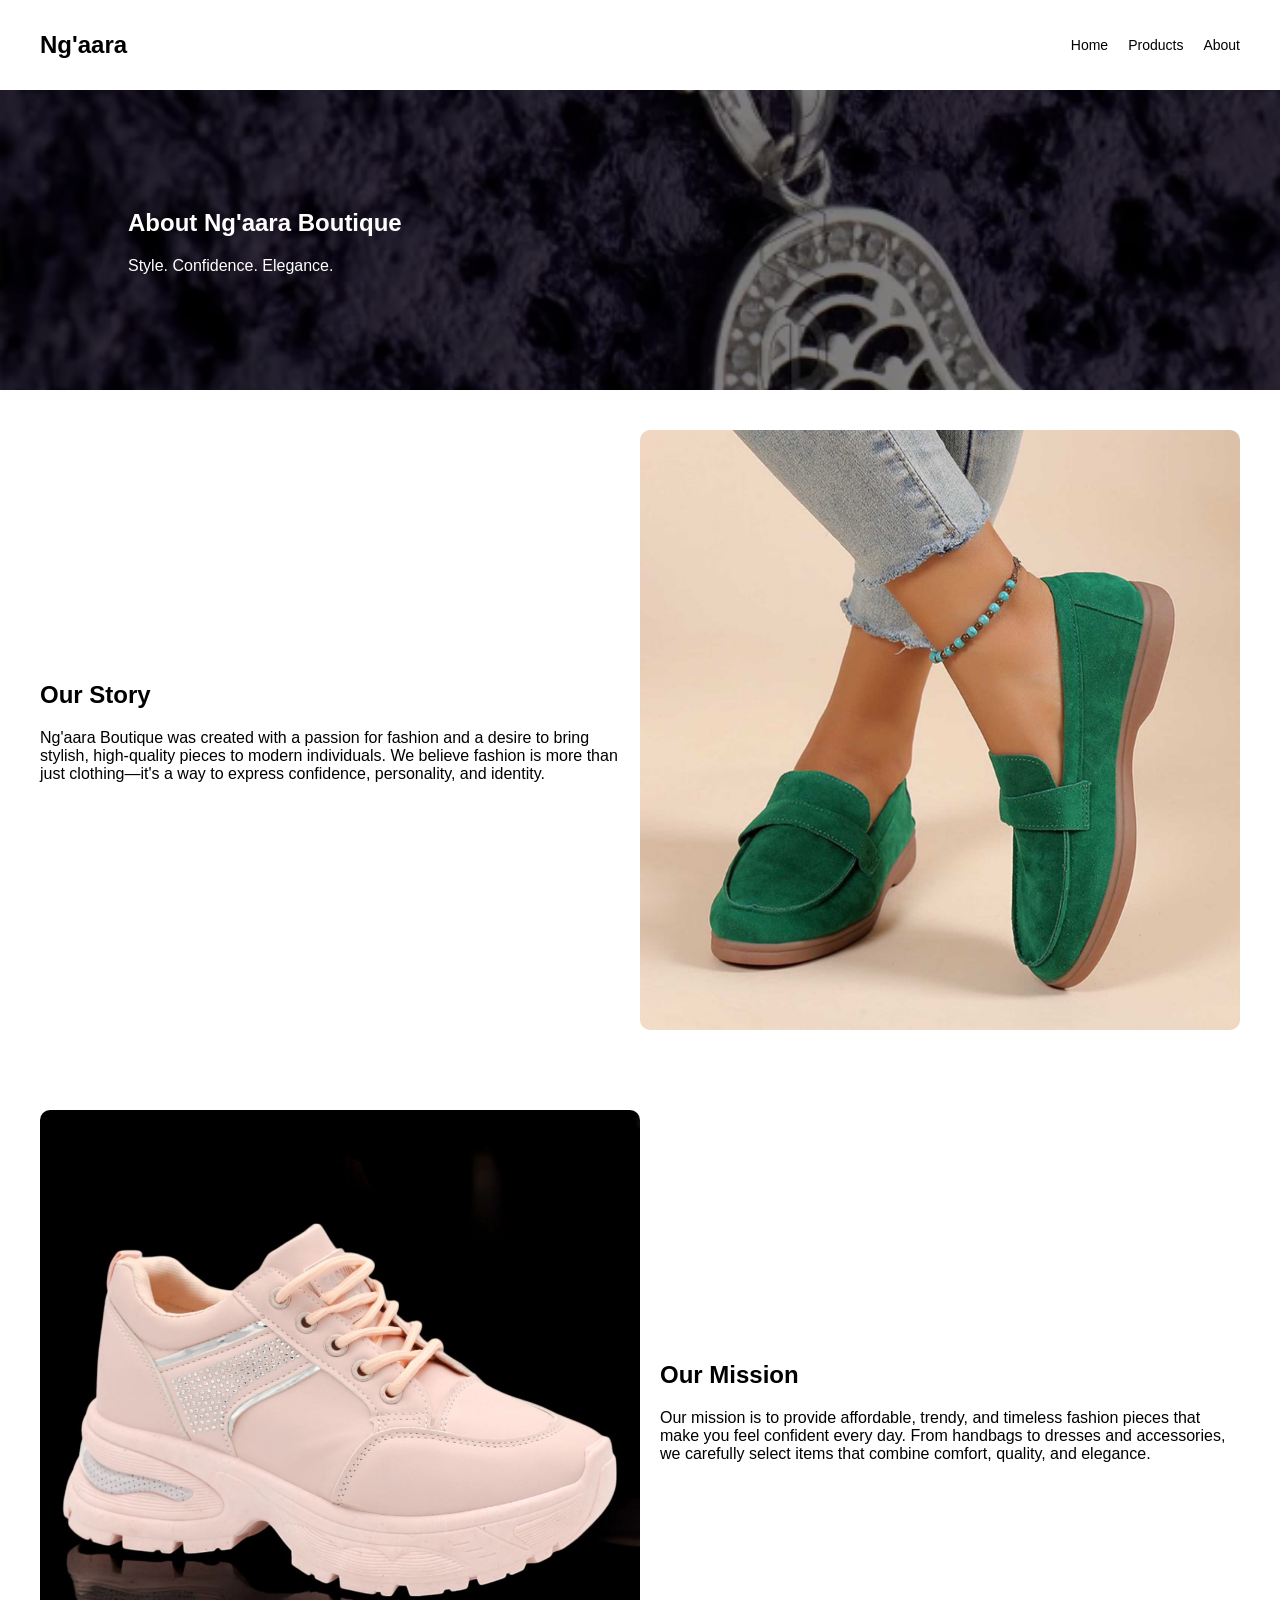
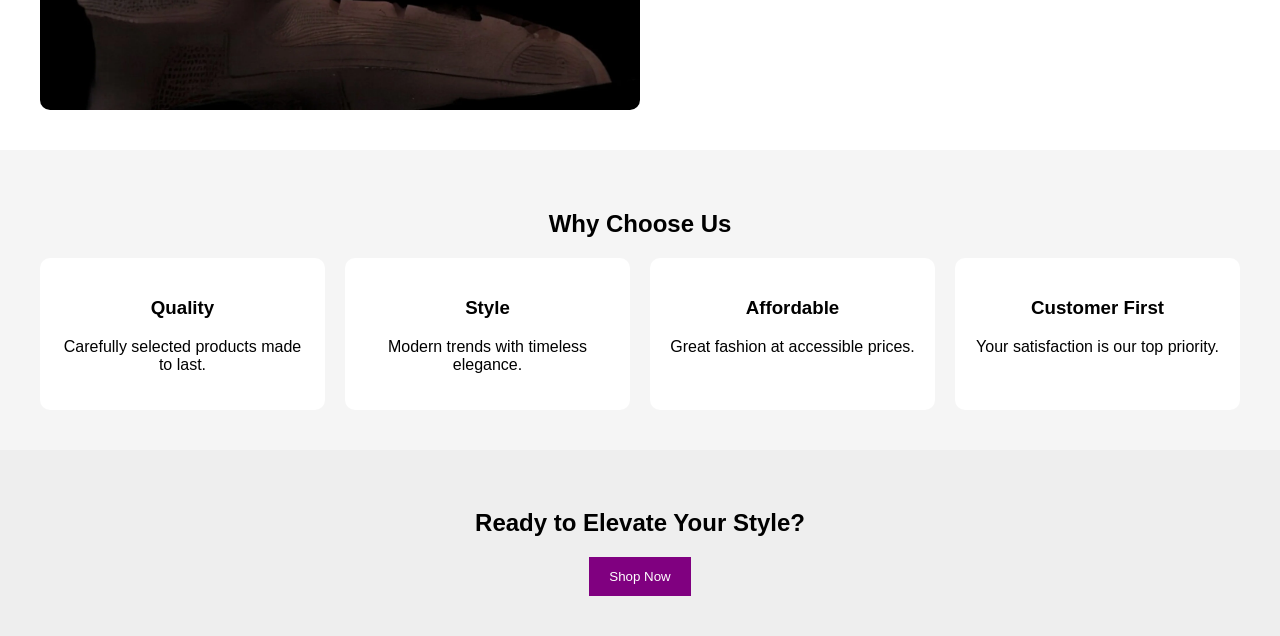
==== about.html @ 9525fa44 "main push" ====
<!DOCTYPE html>
<html lang="en">
<head>
  <meta charset="UTF-8">
  <title>About Us - Ng'aara Boutique</title>
  <meta name="viewport" content="width=device-width, initial-scale=1.0">
  <link rel="stylesheet" href="about.css">
</head>
<body>

<!-- HEADER -->
<header class="header">
  <h1 class="logo">Ng'aara</h1>

  

  <nav>
    <a href="index.html">Home</a>
    <a href="products.html">Products</a>
    <a href="about.html">About</a>
  </nav>
</header>

<!-- HERO -->
<section class="hero">
  <div class="overlay"></div>
  <div class="hero-text">
    <h2>About Ng'aara Boutique</h2>
    <p>Style. Confidence. Elegance.</p>
  </div>
</section>

<!-- STORY -->
<section class="section">
  <div class="text">
    <h2>Our Story</h2>
    <p>
      Ng'aara Boutique was created with a passion for fashion and a desire to bring
      stylish, high-quality pieces to modern individuals. We believe fashion is more
      than just clothing—it's a way to express confidence, personality, and identity.
    </p>
  </div>

  <img src="images/green.avif">
</section>

<!-- MISSION -->
<section class="section reverse">
  <div class="text">
    <h2>Our Mission</h2>
    <p>
      Our mission is to provide affordable, trendy, and timeless fashion pieces
      that make you feel confident every day. From handbags to dresses and accessories,
      we carefully select items that combine comfort, quality, and elegance.
    </p>
  </div>

  <img src="images/IMG_7423-Photoroom.webp">
</section>

<!-- WHY US -->
<section class="features">
  <h2>Why Choose Us</h2>

  <div class="feature-grid">
    <div class="feature">
      <h3>Quality</h3>
      <p>Carefully selected products made to last.</p>
    </div>

    <div class="feature">
      <h3>Style</h3>
      <p>Modern trends with timeless elegance.</p>
    </div>

    <div class="feature">
      <h3>Affordable</h3>
      <p>Great fashion at accessible prices.</p>
    </div>

    <div class="feature">
      <h3>Customer First</h3>
      <p>Your satisfaction is our top priority.</p>
    </div>
  </div>
</section>



<!-- CTA -->
<section class="cta">
  <h2>Ready to Elevate Your Style?</h2>
  <a href="products.html">
    <button>Shop Now</button>
  </a>
</section>

</body>
</html>
---- about.css ----
body {
  margin: 0;
  font-family: Arial, sans-serif;
}

/* HEADER */
.header {
  display: flex;
  justify-content: space-between;
  align-items: center;
  padding: 15px 40px;
  background: white;
  position: sticky;
  top: 0;
  gap: 20px;
  flex-wrap: wrap;
}

.logo {
  font-size: 24px;
  font-weight: 700;
}

.search {
  padding: 8px 15px;
  border: 1px solid #ddd;
  border-radius: 20px;
  width: 200px;
  font-size: 14px;
  outline: none;
  transition: all 0.2s ease;
}

.search:focus {
  border-color: #333;
  box-shadow: 0 0 0 3px rgba(0, 0, 0, 0.1);
  background: #fafafa;
}

.search::placeholder {
  color: #999;
}

nav {
  display: flex;
  gap: 20px;
}

nav a {
  text-decoration: none;
  color: black;
  font-weight: 500;
  transition: color 0.2s ease;
  font-size: 14px;
}

nav a:hover {
  color: #666;
}

/* HERO */
.hero {
  position: relative;
  height: 300px;
  background: url("images/bg.webp") center/cover;
}

.overlay {
  position: absolute;
  width: 100%;
  height: 100%;
  background: rgba(0,0,0,0.5);
}

.hero-text {
  position: absolute;
  top: 50%;
  left: 10%;
  color: white;
  transform: translateY(-50%);
}

/* SECTIONS */
.section {
  display: flex;
  align-items: center;
  padding: 40px;
  gap: 20px;
}

.section.reverse {
  flex-direction: row-reverse;
}

.section img {
  width: 50%;
  border-radius: 10px;
}

.text {
  width: 50%;
}

/* FEATURES */
.features {
  padding: 40px;
  text-align: center;
  background: #f5f5f5;
}

.feature-grid {
  display: grid;
  grid-template-columns: repeat(auto-fit, minmax(200px, 1fr));
  gap: 20px;
  margin-top: 20px;
}

.feature {
  background: white;
  padding: 20px;
  border-radius: 10px;
}

/* TEAM */
.team {
  padding: 40px;
  text-align: center;
}

.team-grid {
  display: flex;
  justify-content: center;
  gap: 20px;
}

.member img {
  border-radius: 50%;
}

/* CTA */
.cta {
  text-align: center;
  padding: 40px;
  background: #eee;
}

button {
  padding: 12px 20px;
  background: purple;
  color: white;
  border: none;
  cursor: pointer;
}

/* MOBILE */
@media (max-width: 768px) {
  .section {
    flex-direction: column;
  }

  .section img,
  .text {
    width: 100%;
  }

  .team-grid {
    flex-direction: column;
  }
}
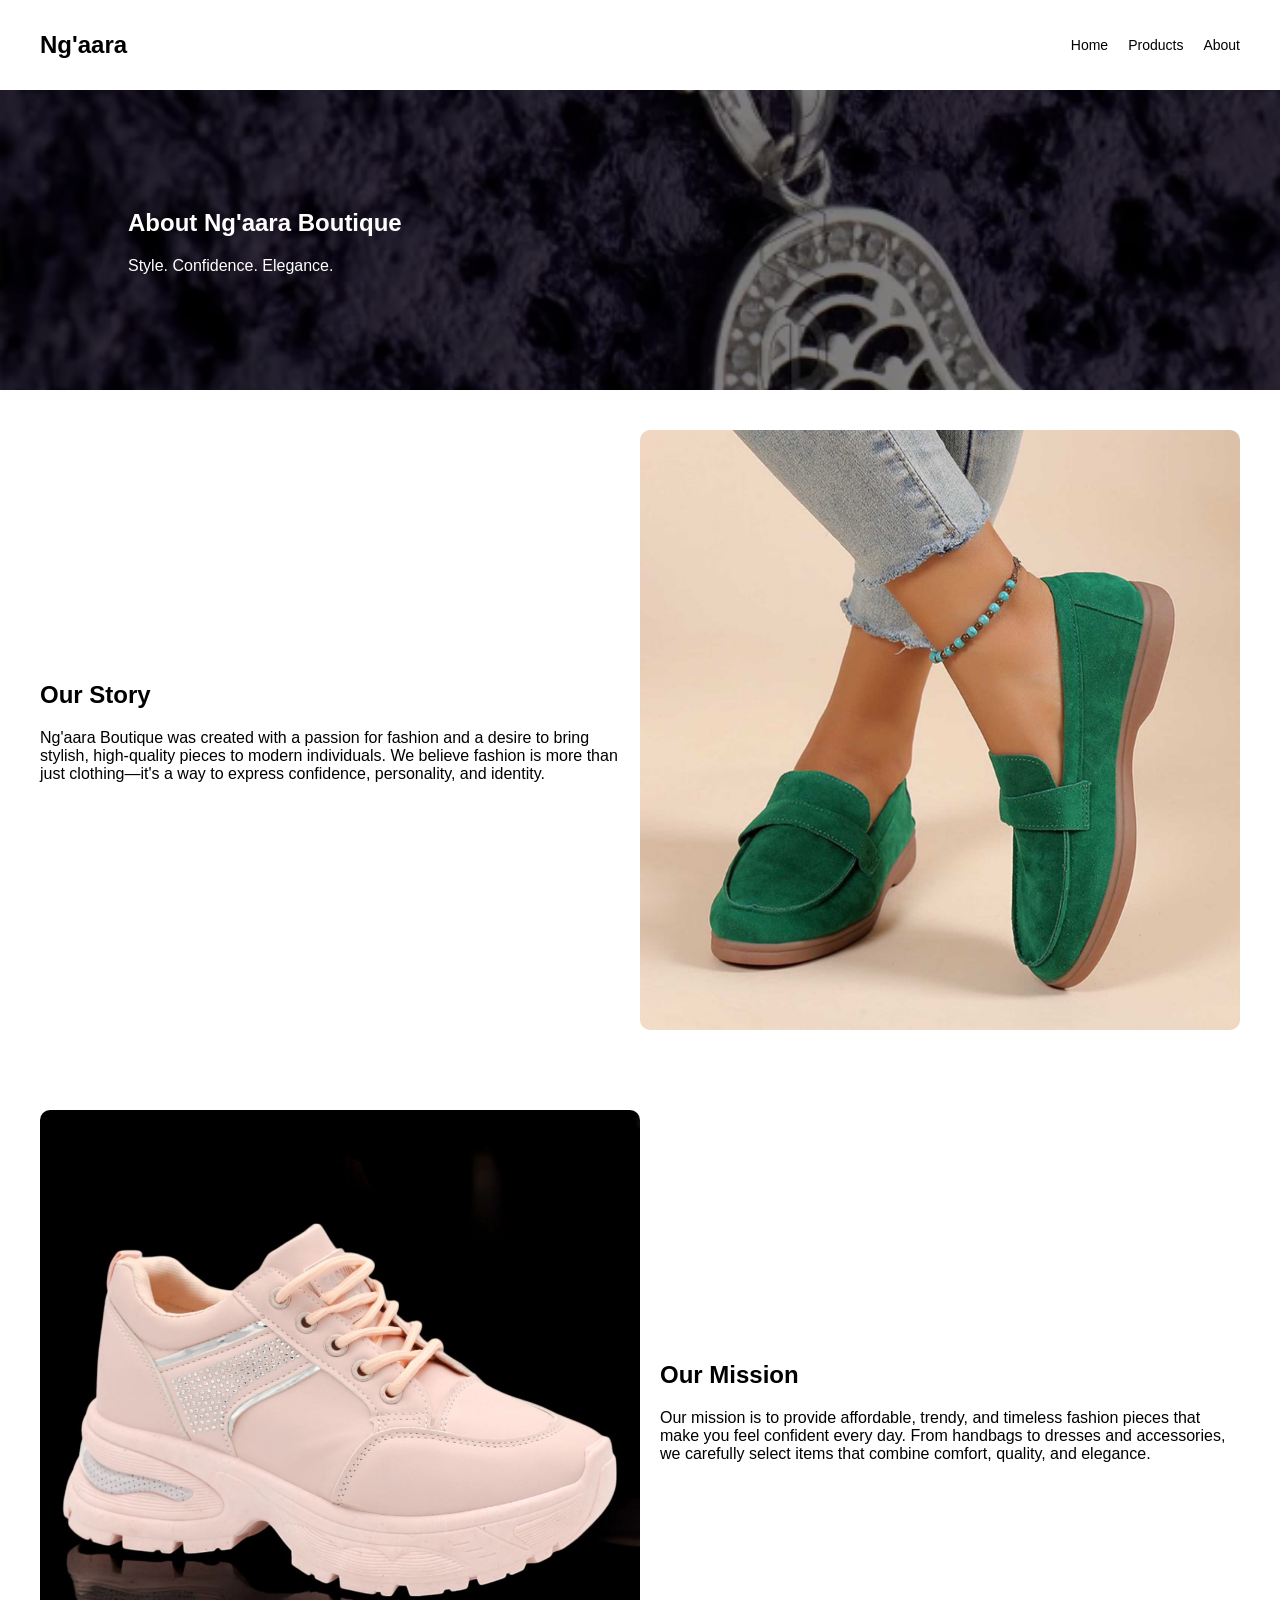
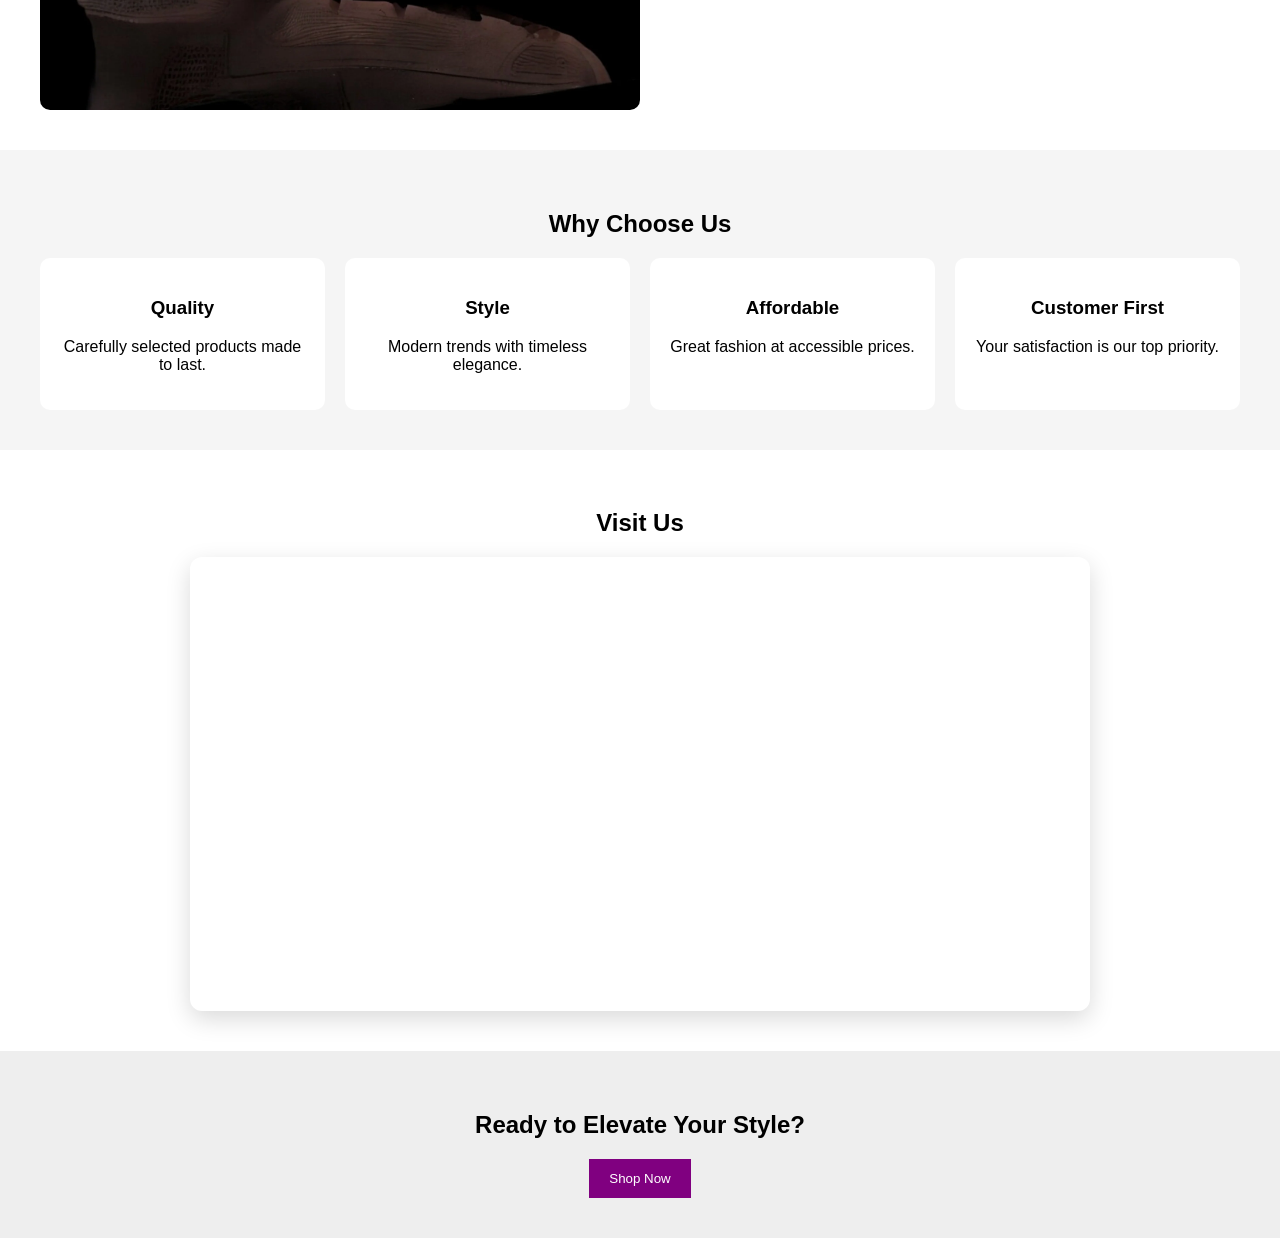
==== commit ddafb213: "added location imbedment and contact info" ====
--- a/about.html
+++ b/about.html
@@ -85,6 +85,18 @@
   </div>
 </section>
 
+<!-- MAP -->
+<section class="map">
+  <h2>Visit Us</h2>
+  <div class="map-wrapper">
+    <iframe
+      src="https://www.google.com/maps/embed?pb=!1m18!1m12!1m3!1d2512.7953119573317!2d36.73087544019622!3d-1.2856690932370527!2m3!1f0!2f0!3f0!3m2!1i1024!2i768!4f13.1!3m3!1m2!1s0x182f1bd16baf823d%3A0x156d495354373738!2sRiana%20Apartments%20-%20Riruta!5e0!3m2!1sen!2ske!4v1774421271239!5m2!1sen!2ske"
+      loading="lazy"
+      referrerpolicy="no-referrer-when-downgrade"
+      allowfullscreen=""
+    ></iframe>
+  </div>
+</section>
 
 
 <!-- CTA -->
@@ -96,4 +108,4 @@
 </section>
 
 </body>
-</html>+</html>
--- a/about.css
+++ b/about.css
@@ -144,6 +144,25 @@
   background: #eee;
 }
 
+.map {
+  padding: 40px;
+  text-align: center;
+}
+
+.map-wrapper {
+  max-width: 900px;
+  margin: 0 auto;
+  border-radius: 12px;
+  overflow: hidden;
+  box-shadow: 0 8px 24px rgba(0, 0, 0, 0.15);
+}
+
+.map-wrapper iframe {
+  width: 100%;
+  min-height: 450px;
+  border: 0;
+}
+
 button {
   padding: 12px 20px;
   background: purple;
@@ -166,4 +185,4 @@
   .team-grid {
     flex-direction: column;
   }
-}+}
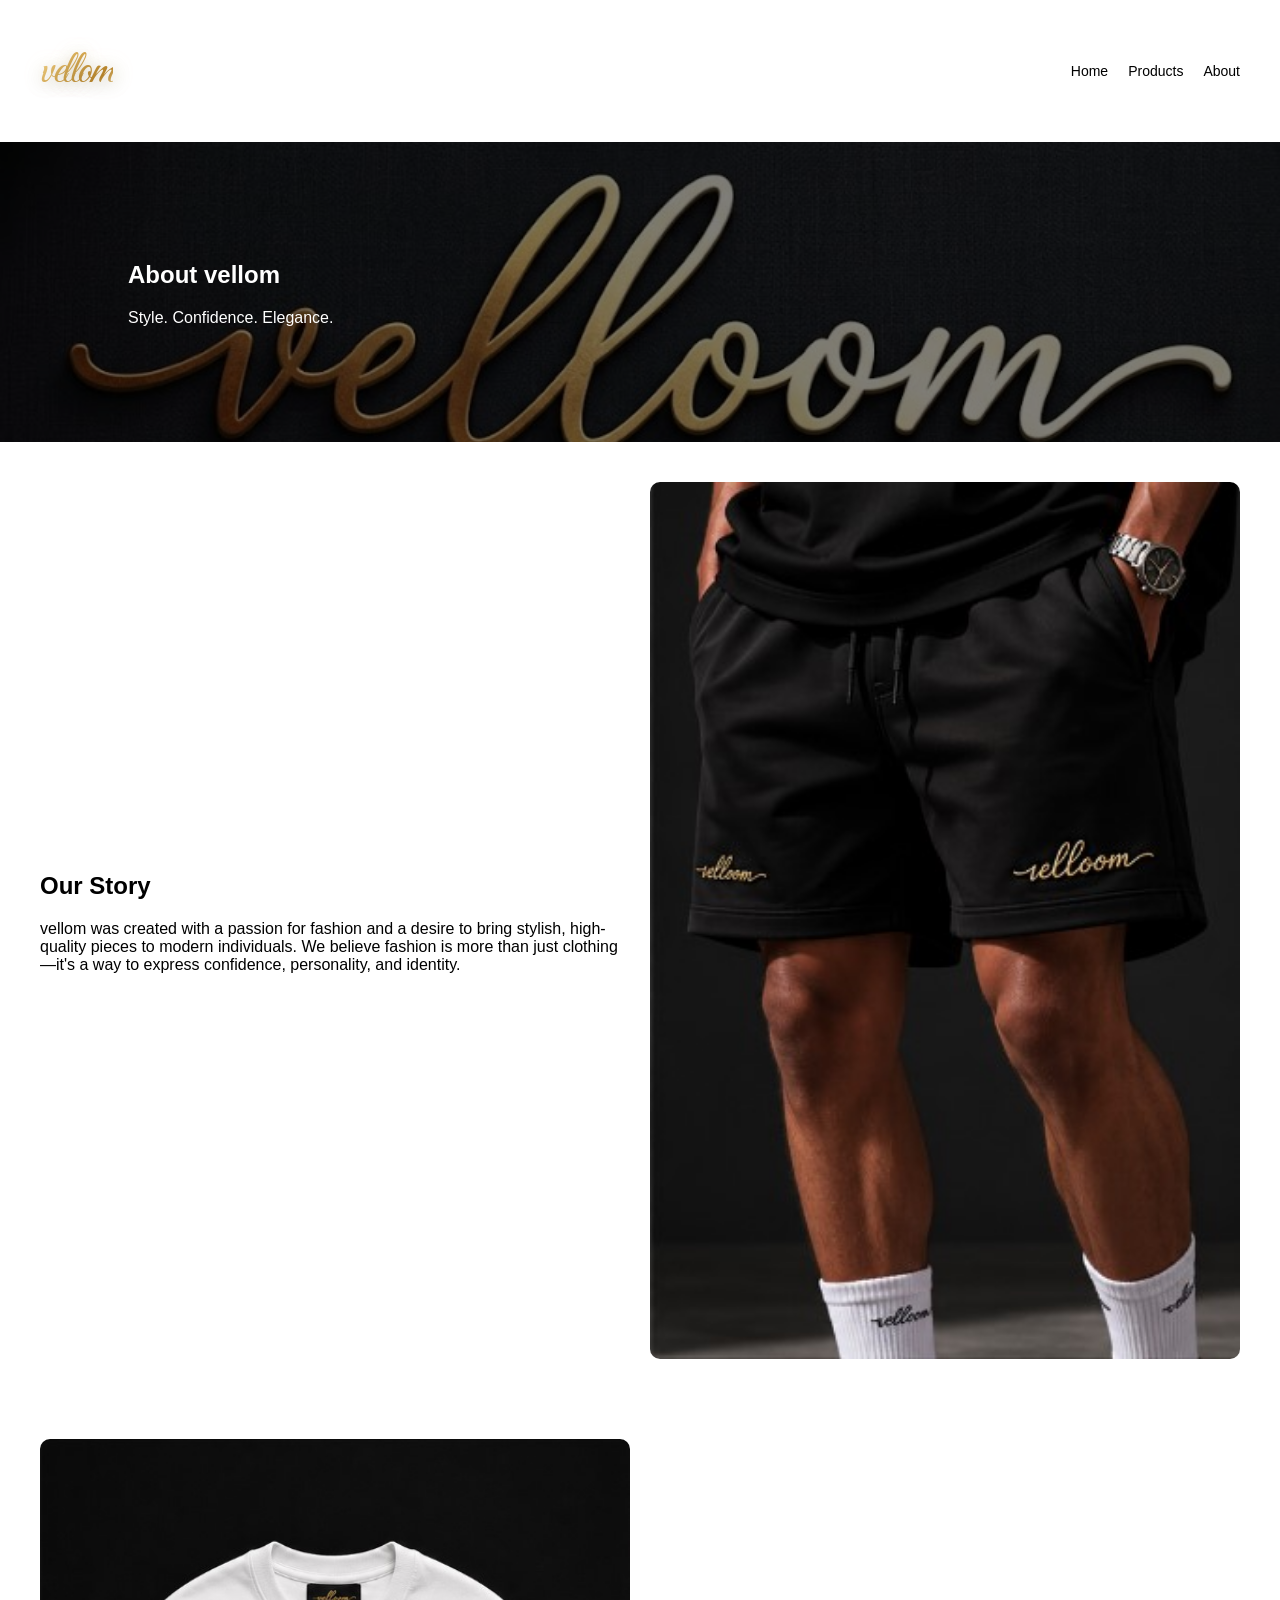
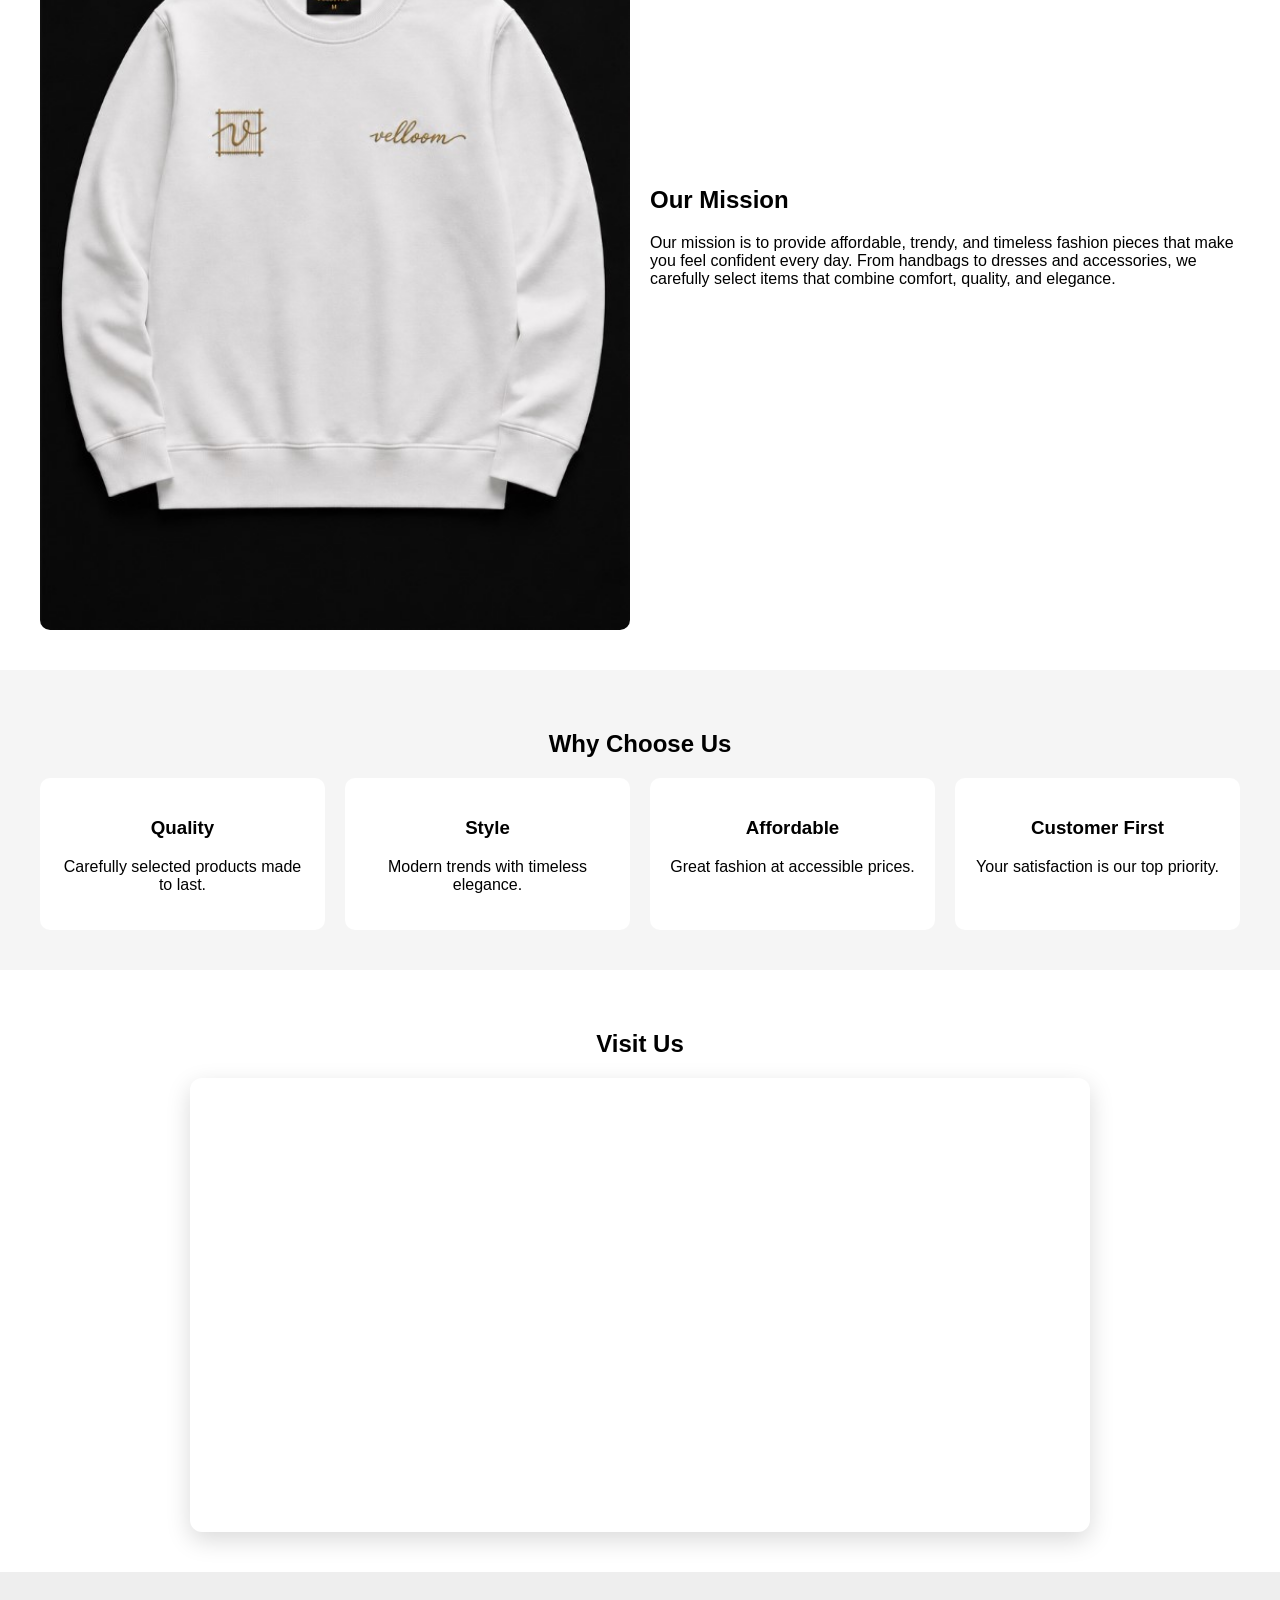
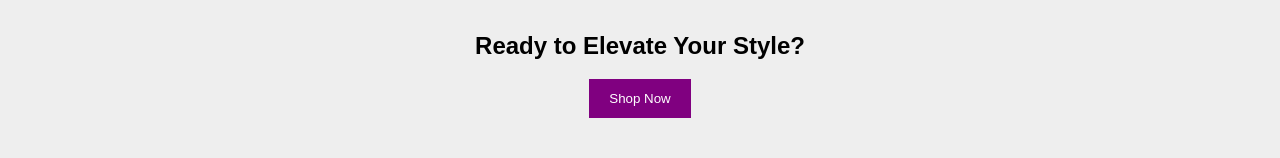
==== commit ee314073: "changed to vellom" ====
--- a/about.html
+++ b/about.html
@@ -2,15 +2,16 @@
 <html lang="en">
 <head>
   <meta charset="UTF-8">
-  <title>About Us - Ng'aara Boutique</title>
+  <title>About Us - vellom</title>
   <meta name="viewport" content="width=device-width, initial-scale=1.0">
+  <link href="https://fonts.googleapis.com/css2?family=Great+Vibes&display=swap" rel="stylesheet">
   <link rel="stylesheet" href="about.css">
 </head>
 <body>
 
 <!-- HEADER -->
 <header class="header">
-  <h1 class="logo">Ng'aara</h1>
+  <h1 class="logo">vellom</h1>
 
   
 
@@ -25,7 +26,7 @@
 <section class="hero">
   <div class="overlay"></div>
   <div class="hero-text">
-    <h2>About Ng'aara Boutique</h2>
+    <h2>About vellom</h2>
     <p>Style. Confidence. Elegance.</p>
   </div>
 </section>
@@ -35,13 +36,13 @@
   <div class="text">
     <h2>Our Story</h2>
     <p>
-      Ng'aara Boutique was created with a passion for fashion and a desire to bring
+      vellom was created with a passion for fashion and a desire to bring
       stylish, high-quality pieces to modern individuals. We believe fashion is more
       than just clothing—it's a way to express confidence, personality, and identity.
     </p>
   </div>
 
-  <img src="images/green.avif">
+  <img src="images/short2.jpg" alt="Our Story Image">
 </section>
 
 <!-- MISSION -->
@@ -55,7 +56,7 @@
     </p>
   </div>
 
-  <img src="images/IMG_7423-Photoroom.webp">
+  <img src="images/sweat1.jpg">
 </section>
 
 <!-- WHY US -->
--- a/about.css
+++ b/about.css
@@ -17,8 +17,18 @@
 }
 
 .logo {
-  font-size: 24px;
-  font-weight: 700;
+  font-family: 'Great Vibes', cursive;
+  font-size: 3rem;
+  font-weight: 400;
+  letter-spacing: -0.05em;
+  line-height: 1;
+  background: linear-gradient(135deg, #f9e1a0 0%, #d9aa4f 40%, #b88123 75%, #f4e2af 100%);
+  background-clip: text;
+  -webkit-background-clip: text;
+  -webkit-text-fill-color: transparent;
+  color: transparent;
+  text-shadow: 0 4px 18px rgba(0, 0, 0, 0.22), 0 0 18px rgba(255, 235, 170, 0.35);
+  cursor: default;
 }
 
 .search {
